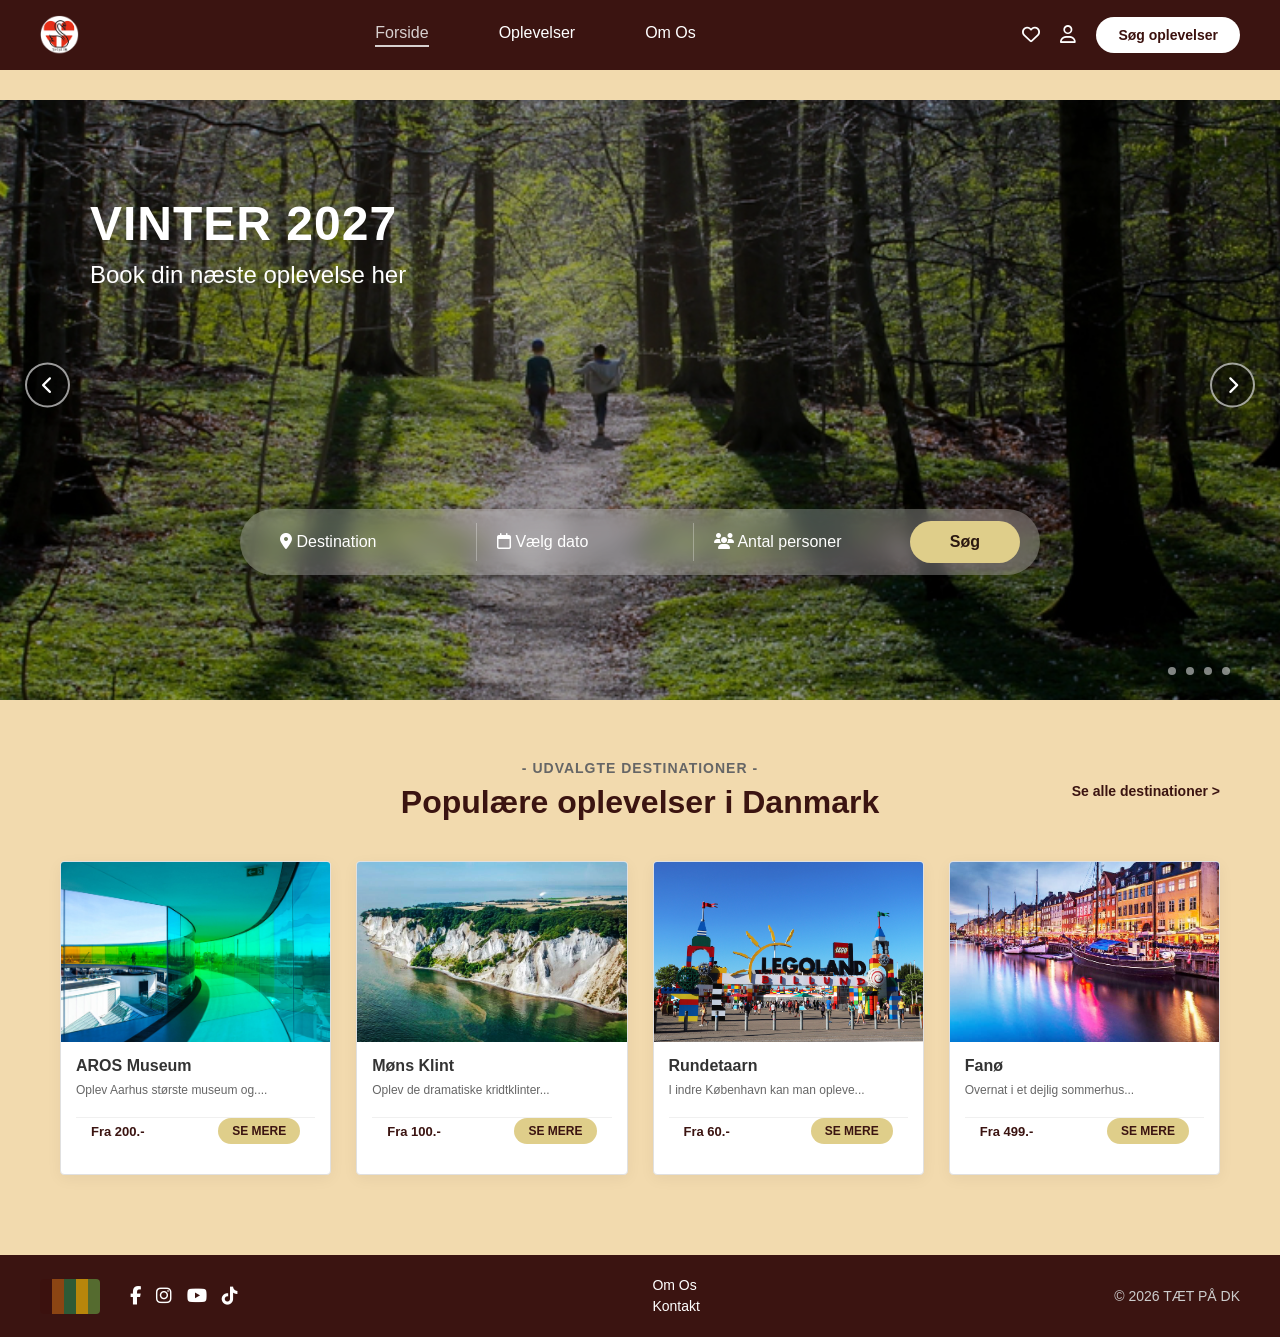
==== index.html @ b1e35dc0 "first commit" ====
<!DOCTYPE html>
<html lang="da">
<head>
    <meta charset="UTF-8">
    <meta name="viewport" content="width=device-width, initial-scale=1.0">
    <title>Tæt På Danmark</title>
    <link rel="stylesheet" href="Css/style.css">
    <!-- Social media icon - FontAwesome -->
    <link rel="stylesheet" href="https://cdnjs.cloudflare.com/ajax/libs/font-awesome/6.4.0/css/all.min.css">
</head>
<body>
    <header class="header"> <! --Navigationsmenukategorier-->
        <div class="nav-container">
            <div class="logo">
                <a href="index.html">
                    <img src="images/Logo 2.png" alt="Tæt På Danmark Logo" style="height: 40px; vertical-align: middle;">
                </a>
            </div>
            
            <nav class="nav-links"><!-- Navigatione link-->
                <a href="index.html" class="active">Forside</a>
                <a href="oplevelser.html">Oplevelser</a>
                <a href="omos.html">Om Os</a>
            </nav>
            <div class="nav-actions"><!-- hjerter og person i højre og op side icon-->
                <a href="#" class="icon-btn"><i class="fa-regular fa-heart"></i></a>
                <a href="#" class="icon-btn"><i class="fa-regular fa-user"></i></a>
                <button class="search-btn-top">Søg oplevelser</button>
            </div>
        </div>
    </header>

    <main>
        <!-- Hero Section  og slide -->
        <section class="hero">
            <img src="images/hovedbanner 3.jpg" alt="Hovedbanner" class="hero-img">
            <div class="overlay"></div>
<!-- Flash Slider-knapper -->             
    <button class="slider-arrow left" aria-label="Forrige slide">
        <i class="fa-solid fa-chevron-left"></i>
    </button>
    <button class="slider-arrow right" aria-label="Næste slide">
        <i class="fa-solid fa-chevron-right"></i>
    </button>
            <div class="hero-content">
                <h1>VINTER 2027</h1>
                <p>Book din næste oplevelse her</p>
                
                <!-- stor Søg box  til destinationer og dato og location-->
              <div class="search-bar-box">
    <!-- Destinationsfelt og location -->
    <div class="search-field">
        <i class="fa-solid fa-location-dot"></i>
        <span>Destination</span>
    </div>

    <!-- Datofelt -->
    <div class="search-field">
        <i class="fa-regular fa-calendar"></i>
        <span>Vælg dato</span>
    </div>

    <!-- Felt til antal personer med 3 personer ikon -->
    <div class="search-field">
        <i class="fa-solid fa-users"></i>
        <span>Antal personer</span>
    </div>

    <!-- Søgeknap -->
    <button class="search-submit">Søg</button>
</div>
            </div><!-- sild show circler-->
            <div class="slider-dots">
        <span class="dot" data-index="0"></span>
        <span class="dot" data-index="1"></span>
        <span class="dot" data-index="2"></span>
        <span class="dot" data-index="3"></span>
    </div>
        </section>

        <!-- Populære Destinationer -->
        <section class="destinations-section">
            <div class="section-header">
                <span class="subtitle">- UDVALGTE DESTINATIONER -</span>
                <h2>Populære oplevelser i Danmark</h2>
                <a href="#" class="see-all">Se alle destinationer ></a>
            </div>

            <!-- Oplevelser korter -->
            <div class="cards-grid">
                <!-- Første kort: AROS -->
                <div class="card">
                    <img src="images/Aarhus.jpg" alt="AROS Museum">
                    <div class="card-body">
                        <h3>AROS Museum</h3>
                        <p>Oplev Aarhus største museum og....</p>
                        <div class="card-footer">
                            <span class="price">Fra 200.-</span>
                            <button class="more-btn">SE MERE</button>
                        </div>
                    </div>
                </div>

                <!-- Andet kort: Møns Klint -->
                <div class="card">
                    <img src="images/mnstklin.jpg" alt="Møns Klint">
                    <div class="card-body">
                        <h3>Møns Klint</h3>
                        <p>Oplev de dramatiske kridtklinter...</p>
                        <div class="card-footer">
                            <span class="price">Fra 100.-</span>
                            <button class="more-btn">SE MERE</button>
                        </div>
                    </div>
                </div>

                <!-- Tredje kort: Rundetaarn -->
                <div class="card">
                    <img src="images/billund.jpg" alt="Rundetaarn">
                    <div class="card-body">
                        <h3>Rundetaarn</h3>
                        <p>I indre København kan man opleve...</p>
                        <div class="card-footer">
                            <span class="price">Fra 60.-</span>
                            <button class="more-btn">SE MERE</button>
                        </div>
                    </div>
                </div>

                <!-- Fjerde kort: Fanø -->
                <div class="card">
                    <img src="images/copenhagen.jpg" alt="Fanø">
                    <div class="card-body">
                        <h3>Fanø</h3>
                        <p>Overnat i et dejlig sommerhus...</p>
                        <div class="card-footer">
                            <span class="price">Fra 499.-</span>
                            <button class="more-btn">SE MERE</button>
                        </div>
                    </div>
                </div>
            </div>
        </section>
    </main>

    <!-- Footer -->
    <footer class="footer">
        <div class="footer-container">
            <div class="footer-left">
                <div class="footer-logo-shapes"></div>
                <div class="social-icons">
                    <i class="fa-brands fa-facebook-f"></i>
                    <i class="fa-brands fa-instagram"></i>
                    <i class="fa-brands fa-youtube"></i>
                    <i class="fa-brands fa-tiktok"></i>
                </div>
            </div>
            <div class="footer-center">
                <a href="#">Om Os<br>Kontakt</a>
            </div>
            <div class="footer-right">
                <p>&copy; 2026 TÆT PÅ DK</p>
            </div>
        </div>
    </footer>

    <script src="js/slider.js"></script>
</body>
</html>
---- Css/style.css ----
/* basic sætning */
* {
    margin: 0; /* Nulstiller standard margin for alle elementer */
    padding: 0; /* Nulstiller standard padding for alle elementer */
    box-sizing: border-box; /* Sørger for at padding og border tæller med i elementets samlede bredde og højde */
    font-family: sans-serif; /* Sætter standard skrifttype til sans-serif */
}

/* hoved farver */
body {
    background-color: #f2daae !important; /* Sætter baggrundsfarven for hele siden (overstyrer andre værdier) */
}
:root {
    --primary-dark: #3b1411; /*  / Header & Footer - Definition af primær mørk farve */
    --accent-yellow: #dfce8a; /* Knap & Highlight farver - Definition af accentgul farve */
    --text-color: #333333; /* Definition af standard tekstfarve */
}

/* --- style til (Navbar) --- */
.header {
    background-color: var(--primary-dark); /* Sætter baggrundsfarven på top-headeren */
    padding: 15px 40px;/*----- Indre afstand mellem rammer----*/ /* Sætter indre padding for headeren */
    width: 100%; /* Gør headeren fuld bredde */
}

.nav-container {
    max-width: 1200px; /* Sætter maksimal bredde for navigationsindholdet */
    margin: 0 auto; /* Centrerer navigationsbeholderen vandret */
    display: flex; /* Gør elementet til en flexbox */
    justify-content: space-between; /* Fordeler indholdet med mellemrum imellem */
    align-items: center; /* Centrerer elementerne lodret */
}

/* venstre logo */
.logo {
        color: #ffffff; /* Sætter logotekstens farve til hvid */
        font-size: 28px; /* Sætter skriftstørrelsen for logoet */
        font-weight: bold; /* Gør logoteksten fed */
}

/* links som forside og ... */
.nav-links {
    display: flex; /* Arrangerer navigationslinkene i en række */
    gap: 40px; /* Sætter afstanden mellem links */
}

.nav-links a {
    color: #ffffff; /* Sætter skriftfarven for links til hvid */
    text-decoration: none; /* Fjerner standard understregning fra links */
    font-size: 16px; /* Sætter skriftstørrelsen for links */
    font-weight: 500; /* Sætter skriftvægten (medium fed) */
    transition: opacity 0.2s; /* Tilføjer en blød overgangseffekt på gennemsigtighed */
}

.nav-links a:hover,
.nav-links a.active {
    opacity: 0.8; /* Gør linket let gennemsigtigt ved hover eller når det er aktivt */
    border-bottom: 2px solid #ffffff; /* Tilføjer en hvid underkant til aktive/hover-links */
    padding-bottom: 2px; /* Giver plads til underkanten */
}

/* search icon right */
.nav-actions {
    display: flex; /* Arrangerer søge-/handlingsknapper i en række */
    align-items: center; /* Centrerer elementerne lodret */
    gap: 20px; /* Sætter afstanden mellem elementerne */
}

.icon-btn {
    background: none; /* Fjerner baggrundsfarve fra ikon-knappen */
    border: none; /* Fjerner kantlinje */
    color: #ffffff; /* Sætter tekst-/ikonfarven til hvid */
    font-size: 18px; /* Sætter ikongestel/skriftstørrelse */
    cursor: pointer; /* Ændrer markøren til en hånd ved hover */
    text-decoration: none; /* Fjerner tekstdekoration */
}

/* search icon up (Pill shape) */
.search-btn-top {
    background-color: #ffffff; /* Sætter baggrundsfarven til hvid */
    color: #3b110e; /* Sætter tekstfarven til mørkebrun */
    border: none; /* Fjerner kantlinje */
    padding: 10px 22px; /* Sætter indre afstand (gør den pilleformet) */
    border-radius: 50px; /* Gør kanterne helt runde (pille-form) */
    font-weight: 600; /* Gør skriften semibold */
    font-size: 14px; /* Sætter skriftstørrelsen */
    cursor: pointer; /* Ændrer markøren til en hånd */
    transition: background-color 0.2s; /* Tilføjer en blød overgang ved hover */
}

.search-btn-top:hover {
    background-color: #f0f0f0; /* Ændrer baggrundsfarven en smule ved hover */
}

/* --- (Hero Section) & search box --- */
.hero {
    position: relative; /* Gør det muligt at placere børn absolutt i forhold til denne */
    width: 100%; /* Gør sektionen fuld bredde */
    height: 70vh; /* Sætter højden til 70% af skærmens højde */
    overflow: hidden; /* Skjuler indhold der flyder ud over rammen */
    display: flex; /* Gør den til en flexbox */
    align-items: center; /* Centrerer indhold lodret */
    justify-content: center; /* Centrerer indhold vandret */
    padding: 0 40px; /* Tilføjer indre afstand i siderne */
}

/* Indstil bannerbilledet inde i billedtagget */
.hero-img {
    position: absolute; /* Placerer billedet absolut bagved indholdet */
    top: 30px; /* Placerer det 30px fra toppen */
    left: 0; /* Starter helt til venstre */
    width: 100%; /* Fuld bredde */
    height: 100%; /* Fuld højde */
    object-fit: cover; /* Sørger for billedet dækker området uden at blive fordrejet */
    z-index: 1; /* Sætter lag-rekkefølgen bagerst */
}

/* Mørkt lag på bannerbillede for bedre tekstlæsbarhed */
.overlay {
    position: absolute; /* Placerer laget absolut over billedet */
    top: 30px; /* Placerer det 30px fra toppen */
    left: 0; /* Starter helt til venstre */
    width: 100%; /* Fuld bredde */
    height: 100%; /* Fuld højde */
    background-color: rgba(0, 0, 0, 0.4); /* Giver et halvtgennemsigtigt sort lag */
   z-index: 2; /* Sætter laget over billedet, men under teksten */
}

.hero-content {
    max-width: 1100px; /* Sætter maksimal bredde for hero-teksten */
    width: 100%; /* Fuld bredde indtil maks */
    position: relative; /* Placerer det relativt for z-index */
    z-index: 3; /* Sætter teksten øverst (over overlay og billede) */
    text-align: left; /* Venstrestiller teksten */
}

/* hero texts */
.hero h1 {
    color: #ffffff; /* Hvid overskriftstekst */
    font-size: 48px; /* Stor skriftstørrelse */
    font-weight: 800; /* Meget fed skrift */
    margin-bottom: 10px; /* Afstand under overskriften */
    letter-spacing: 1px; /* Let bogstavafstand */
}

.hero p {
    color: #ffffff; /* Hvid brødtekst/underoverskrift */
    font-size: 24px; /* Større skriftstørrelse */
    font-weight: 500; /* Medium fed skrift */
    margin-bottom: 40px; /* Afstand nedenunder */
}

/* big search box */
.search-bar-box {
    background: rgba(255, 255, 255, 0.25); /* Halvtransparent hvid baggrund */
    backdrop-filter: blur(10px); /* Giver en glaseffekt (blur) bagved */
    -webkit-backdrop-filter: blur(10px); /* Glas-effekt for Safari-browsere */
    border-radius: 50px; /* Runde kanter (pilleform) */
    padding: 12px 20px; /* Indre afstand */
    display: flex; /* Arrangerer søgefeltets dele på en række */
    align-items: center; /* Centrerer elementerne lodret */
    justify-content: space-between; /* Fordeler pladsen jævnt */
    max-width: 900px; /* Maksimal bredde */
    box-shadow: 0 8px 32px rgba(0, 0, 0, 0.1); /* Tilføjer en blød skygge */
    margin-top: 220px; /* Afstand fra toppen */
    margin-left: 150px; /* Margin i venstre side */
    margin-right: 150px; /* Margin i højre side */
}

.search-field {
    color: #ffffff; /* Hvid tekstfarve i søgefeltet */
    font-size: 16px; /* Skriftstørrelse */
    font-weight: 500; /* Skriftvægt */
    padding: 10px 20px; /* Indre afstand */
    flex: 1; /* Gør at feltet fylder den tilgængelige plads */
    border-right: 1px solid rgba(255, 255, 255, 0.3); /* Skillelinje mellem felterne */
    cursor: pointer; /* Ændrer markøren til en hånd */
}

.search-field:last-of-type {
    border-right: none; /* Fjerner skillelinjen på det sidste søgefelt */
}

/* knapper i stort søgefelt */
.search-submit {
    background-color: var(--accent-yellow); /* Gul baggrundsfarve fra variabler */
    color: #2b1810; /* Mørk tekstfarve */
    border: none; /* Ingen kantlinje */
    padding: 12px 40px; /* Indre afstand (knapstørrelse) */
    border-radius: 50px; /* Runde kanter */
    font-weight: 700; /* Fed skrift */
    font-size: 16px; /* Skriftstørrelse */
    cursor: pointer; /* Klikbar hånd-markør */
    transition: background-color 0.2s; /* Overgangseffekt ved hover */
}

.search-submit:hover {
    background-color: #d1be76; /* Mørkere gul farve ved hover */
}

/* --- destinationer korter --- */
.destinations-section {
    max-width: 1200px; /* Maksimal bredde for sektionen */
    margin: 60px auto; /* Centrerer sektionen med afstand op og ned */
    padding: 0 20px; /* Indre afstand i siderne */
}

/* op of korts */
.section-header {
    text-align: center; /* Centrerer overskriftens indhold */
    margin-bottom: 40px; /* Afstand under overskriften */
    position: relative; /* Gør det muligt at placere "Se alle" absolut i forhold til denne */
}

.section-header .subtitle {
    font-size: 14px; /* Lille skriftstørrelse til undertitel */
    font-weight: 600; /* Semibold skrift */
    color: #666; /* Grå tekstfarve */
    letter-spacing: 1px; /* Bogstavafstand */
    display: block; /* Viser den på sin egen linje */
    margin-bottom: 8px; /* Afstand under undertitlen */
}

.section-header h2 {
    font-size: 32px; /* Stor skriftstørrelse til overskriften */
    font-weight: 700; /* Fed skrift */
    color: var(--primary-dark); /* Mørk primærfarve */
}

/* "Si alle destinationer" */
.see-all {
    position: absolute; /* Placerer "Se alle"-linket absolut i overskriftsboksen */
    right: 0; /* Placerer det helt til højre */
    top: 50%; /* Placerer det midt på i højden */
    transform: translateY(-50%); /* Finjusterer centreringen lodret */
    color: var(--primary-dark); /* Mørk tekstfarve */
    text-decoration: none; /* Ingen standard understregning */
    font-weight: 600; /* Fed skrift */
    font-size: 14px; /* Skriftstørrelse */
}

.see-all:hover {
    text-decoration: underline; /* Understreger linket ved hover */
}

/* Arranger kortene (opstilling af 4 i træk) */
.cards-grid {
    display: grid; /* Bruger CSS Grid til kortene */
    grid-template-columns: repeat(4, 1fr); /* Opretter 4 lige store kolonner */
    gap: 25px; /* Afstand mellem kortene */
}

/* Stilér hvert kort */
.card {
    background-color: #ffffff; /* Hvid baggrund på kortene */
    border-radius: 12px; /* Runde hjørner */
    overflow: hidden; /* Skjuler elementer der stikker ud over de runde hjørner */
    box-shadow: 0 4px 15px rgba(0, 0, 0, 0.05); /* Let skyggeeffekt */
    display: flex; /* Gør kortet til en flexbox */
    flex-direction: column; /* Styrer elementerne lodret */
    transition: transform 0.2s; /* Animation ved flytning/hover */
}

.card:hover {
    transform: translateY(-5px); /* Løfter kortet let opad ved hover */
}

.card img {
    width: 100%; /* Billedet fylder kortets fulde bredde */
    height: 180px; /* Fast højde på billedet */
    object-fit: cover; /* Dækker området uden fortegning */
}

.card-body {
    padding: 20px; /* Indre afstand i kortets brødtekst-del */
    display: flex;
    flex-direction: column;
    flex-grow: 1; /* Får kroppen til at fylde den resterende plads */
}

.card-body h3 {
    font-size: 18px; /* Overskriftsstørrelse på kortet */
    font-weight: 700; /* Fed skrift */
    margin-bottom: 8px; /* Afstand under overskriften */
v    color: var(--primary-dark); /* Mørk primærfarve */
}

.card-body p {
    font-size: 14px; /* Brødtekst-størrelse */
    color: #666; /* Grå tekstfarve */
    margin-bottom: 20px; /* Afstand nedenunder */
    flex-grow: 1; /* Gør at teksten skubber bunden nedad */
}

/* Den nederste del af kortet indeholder prisen og knappen */
.card-footer {
    display: flex; /* Placerer pris og knap ved siden af hinanden */
    justify-content: space-between; /* Skyder pris til venstre og knap til højre */
    align-items: center; /* Centrerer dem lodret */
    border-top: 1px solid #f0f0f0; /* Fin linje som adskiller bunden */
    padding: 15px 20px 20px 20px; /* Indre afstand i bunden */
}

.price {
    font-weight: 700; /* Fed skrift til prisen */
    font-size: 15px; /* Skriftstørrelse */
    color: var(--primary-dark); /* Mørk farve */
}

.more-btn {
    background-color: var(--accent-yellow); /* Gul knap-baggrund */
    border: none; /* Ingen kantlinje */
    padding: 6px 14px; /* Mindre indre afstand */
    border-radius: 20px; /* Runde knap-kanter */
    font-size: 12px; /* Lille skriftstørrelse */
    font-weight: 700; /* Fed skrift */
    color: var(--primary-dark); /* Mørk tekstfarve */
    cursor: pointer; /* Klikbar hånd-markør */
    transition: background-color 0.2s; /* Overgangseffekt ved hover */
}

.more-btn:hover {
    background-color: #d1be76; /* Mørkere gul ved hover */
}

/* --- (Footer) --- */
.footer {
    background-color: var(--primary-dark); /* Mørk baggrundsfarve på footeren */
    padding: 20px 20px; /* Indre afstand */
    margin-top: 80px; /* Afstand op til footeren */
}

.footer-container {
    max-width: 1200px; /* Maksimal bredde */
    margin: 0 auto; /* Centrerer footeren */
    display: flex; /* Fleksibel opstilling */
    justify-content: space-between; /* Fordeler indholdet */
    align-items: center; /* Centrerer lodret */
}

.footer-left {
    display: flex; /* Venstre side elementer på række */
    align-items: center;
    gap: 30px; /* Afstand mellem elementer */
}

.footer-logo-shapes {
    width: 60px; /* Fast bredde på logo-formerne */
    height: 35px; /* Fast højde */
    background: linear-gradient(90deg, #3b110e 20%, #8b4513 20% 40%, #2e5a36 40% 60%, #b8860b 60% 80%, #556b2f 80%); /* Flerfarvet gradient */
    border-radius: 4px; /* Lidt afrundede hjørner */
}

.social-icons {
    display: flex; /* Sociale ikoner på en række */
    gap: 15px; /* Afstand mellem ikoner */
}

.social-icons i {
    font-size: 18px; /* Ikonstørrelse */
    color: #ffffff; /* Hvid farve */
    cursor: pointer; /* Klikbar hånd */
    transition: opacity 0.2s; /* Overgang ved gennemsigtighed */
}

.social-icons i:hover {
    opacity: 0.7; /* Gør ikonet gennemsigtigt ved hover */
}

/* Midterste del af sidefoden (link) */
.footer-center a {
    color: #ffffff; /* Hvid link-farve */
    text-decoration: none; /* Ingen understregning */
    font-size: 14px; /* Skriftstørrelse */
    text-align: center; /* Centreret tekst */
    line-height: 1.5; /* Linjeafstand */
}

.footer-center a:hover {
    text-decoration: underline; /* Understreger ved hover */
}

/* Højre side af sidefoden (ophavsret) */
.footer-right p {
    font-size: 14px; /* Skriftstørrelse */
    color: #cccccc; /* Lys grå tekstfarve */
}

/* Responsiv til mindre skærme */
@media (max-width: 992px) {
    .cards-grid {
        grid-template-columns: repeat(2, 1fr); /* Ændrer kort-grid til 2 kolonner på tablets */
    }
    .see-all {
        position: static; /* Ændrer "Se alle" fra absolut til statisk placering */
        display: block;
        margin-top: 10px;
        transform: none;
    }
}

@media (max-width: 768px) {
    .footer-container {
        flex-direction: column; /* Stabler footer-elementer lodret på små skærme */
        gap: 25px;
        text-align: center;
    }
    .footer-left {
        flex-direction: column; /* Stabler venstre footer-del lodret */
        gap: 15px;
    }
}
.slider-arrow {
    position: absolute; /* Placerer slider-pile absolut i forhold til forældreelementet */
    top: 50%; /* Placerer dem lodret i midten */
    transform: translateY(-50%); /* Finjusterer lodret centrering */
    background-color: rgba(0, 0, 0, 0.4); /* Halvtransparent sort baggrund */
    color: #ffffff; /* Hvid ikon-farve */
    border: 2px solid rgba(255, 255, 255, 0.6); /* Hvidlig kantlinje */
    width: 45px; /* Fast bredde på pil-knappen */
    height: 45px; /* Fast højde */
    border-radius: 50%; /* Gør knappen helt rund */
    display: flex;
    align-items: center;
    justify-content: center; /* Centrerer ikonet i knappen */
    cursor: pointer; /* Klikbar hånd */
    z-index: 10; /* Sørger for den er over andre elementer */
    transition: all 0.3s ease; /* Blød overgangseffekt for alle ændringer */
}

.slider-arrow:hover {
    background-color: var(--accent-yellow); /* Ændrer baggrund til gul ved hover */
    color: var(--primary-dark); /* Ændrer tekstfarve til mørk */
    border-color: var(--accent-yellow); /* Ændrer kantfarve til gul */
}

/* left slide*/
.slider-arrow.left {
    left: 25px; /* Placerer venstre pil i venstre side */
}

.slider-arrow.right {
    right: 25px; /* Placerer højre pil i højre side */
}

.slider-arrow i {
    font-size: 18px; /* Sætter størrelsen på pile-ikonet */
}
/* --- Slider Cirkler Stil (Prikker) --- */
.slider-dots {
    position: absolute; /* Placerer prikkerne absolut */
    bottom: 25px; /* Placerer dem 25px fra bunden */
    right: 50px; /* Placerer dem 50px fra højre */
    /*transform: translateX(-50%);*/ /* Udkommenteret kode til vandret centrering */
    display: flex; /* Viser prikkerne på en række */
    gap: 10px; /* Afstand mellem prikkerne */
    z-index: 10; /* Sørger for de ligger ovenpå */
}

.dot {
    width: 8px; /* Bredde på prikken */
    height: 8px; /* Højde på prikken */
    background-color: rgba(255, 255, 255, 0.5); /* Halvtransparent hvid farve */
    border-radius: 50%; /* Gør dem runde */
    cursor: pointer; /* Klikbar hånd */
    transition: all 0.3s ease; /* Blød animation */
}

.dot.active {
    background-color: #04f137; /* Grøn farve for den aktive prik */
    transform: scale(1.2); /* Gør den aktive prik 20% større */
}
* {
    box-sizing: border-box; /* Global boks-modellering (gentaget) */
    margin: 0;
    padding: 0;
    font-family: Arial, sans-serif; /* Sætter standard skrifttype til Arial */
}

body {
    background-color: #FFFDF5; /* Meget lys gul/creme baggrundsfarve */
    color: #333; /* Mørkegrå tekstfarve */
}

/* Header */
.site-header {
    background-color: #3b1411; /* Mørkebrun baggrundsfarve */
    color: white; /* Hvid tekst */
    display: flex;
    justify-content: space-between;
    align-items: center;
    padding: 15px 40px;
}

.nav-links a {
    color: white;
    text-decoration: none;
    margin-right: 30px; /* Afstand til højre for hvert link */
    font-size: 16px;
}

.nav-links a.active {
    border-bottom: 2px solid white; /* Hvid underkant på det aktive link */
    padding-bottom: 3px;
}

.header-icons .icon {
    font-size: 20px; /* Størrelse på header-ikoner */
    margin-left: 20px; /* Afstand til venstre for ikoner */
    cursor: pointer;
}

/* Main Content */
.main-content {
    max-width: 1200px; /* Maksimal bredde på hovedindholdet */
    margin: 0 auto; /* Centrerer indholdet */
    padding: 20px; /* Indre afstand */
}

.breadcrumb {
    font-size: 13px; /* Lille skriftstørrelse til brødkrummesti */
    color: #666;
    margin-bottom: 15px;
}

h1 {
    font-size: 32px;
    font-weight: bold;
    margin-bottom: 25px;
}

/* Filters Bar */
.filters-bar {
    background-color: #3b533d; /* Mørkegrøn baggrundsfarve til filter-linjen */
    padding: 15px;
    border-radius: 8px; /* Runde hjørner */
    display: flex;
    gap: 15px; /* Afstand mellem filtre */
    margin-bottom: 40px;
}

.filter-btn {
    background-color: white; /* Hvid knap-baggrund */
    border: none;
    padding: 10px 20px;
    border-radius: 20px; /* Pilleformede knapper */
    font-size: 14px;
    cursor: pointer;
    font-weight: bold;
}

.filter-btn.highlight {
    background-color: #d4b572; /* Kakigul farve til fremhævet filter */
    color: #fff; /* Hvid tekst */
}

/* Cards Grid */
.cards-grid {
    display: grid; /* Grid-layout til kort */
    grid-template-columns: repeat(4, 1fr); /* 4 kolonner */
    gap: 25px;
    margin-bottom: 50px;
}

.card {
    background: white;
    border: 1px solid #e0e0e0; /* Let grå kantlinje */
    border-radius: 4px; /* Lidt afrundede hjørner */
    overflow: hidden;
    display: flex;
    flex-direction: column;
    justify-content: space-between;
}

.card-img {
    height: 150px; /* Fast højde på kort-billedepladsen */
    width: 100%;
    display: flex;
    align-items: center;
    justify-content: center;
    color: #888;
}

.card-body {
    padding: 15px;
}

.card-body h3 {
    font-size: 16px;
    margin-bottom: 8px;
}

.card-body p {
    font-size: 12px;
    color: #666;
    margin-bottom: 20px;
}

.card-footer {
    display: flex;
    justify-content: space-between;
    align-items: center;
    padding: 0 15px 15px 15px;
}

.price {
    font-size: 13px;
    font-weight: bold;
}

.se-mere-btn {
    background-color: #e6d7b9; /* Lys beige knap-baggrund */
    color: #333;
    padding: 5px 12px;
    font-size: 11px;
    text-decoration: none;
    border-radius: 3px;
    font-weight: bold;
}

/* Footer */
.site-footer {
    background-color: #3b1411; /* Mørkebrun footer-baggrund */
    color: white;
    padding: 30px 40px;
}

.footer-content {
    display: flex;
    justify-content: space-between;
    align-items: center;
    font-size: 13px;
}



/* ================================ 
Oplevelser style
=====================================*/

/* ==========================================
             basic style
   ========================================== */
.oplevelser-section {
  background-color: #f2daae; /* Sætter baggrundsfarven for oplevelser-sektionen */
  padding: 20px 40px;
  min-height: 100vh; /* Fylder mindst hele skærmens højde */
}

.oplevelser-container {
  max-width: 1200px;
  margin: 0 auto; /* Centrerer containeren */
}

.oplevelser-section .breadcrumb {
  font-size: 14px;
  color: #3B4D3C; /* Mørkegrøn brødkrumme-farve */
  margin-bottom: 30px;
}

.oplevelser-section .breadcrumb a {
  color: #3B4D3C;
  text-decoration: none;
}

.oplevelser-section .breadcrumb a:hover {
  text-decoration: underline;
}

.oplevelser-section .oplevelser-title {
  text-align: center;
  font-size: 38px;
  font-weight: 700;
  color: #1F2E20; /* Meget mørk grøn tekstfarve */
  margin-bottom: 40px;
}


/* ==========================================
   Filter og knapper
   ========================================== */
.oplevelser-section .filters-bar {
  background-color: #3B4D3C; /* Mørkegrøn baggrund for filterbaren */
  display: flex;
  justify-content: center;
  align-items: center;
  gap: 20px;
  padding: 18px 20px;
  border-radius: 60px; /* Meget afrundede pille-kanter */
  margin-bottom: 50px;
  margin-left: 200px; /* Indrykning fra venstre */
  margin-right: 200px; /* Indrykning fra højre */
  max-width: 800px; /* Begrænser bredden */
  box-shadow: 0 4px 6px rgba(0, 0, 0, 0.05); /* Blød skygge */
}

.oplevelser-section .filter-btn {
  background-color: #FAF7EE; /* Meget lys creme-farvet baggrund */
  color: #1F2E20; /* Mørk tekst */
  border: none;
  padding: 10px 24px;
  font-size: 14px;
  font-weight: 600;
  border-radius: 30px; /* Runde knap-kanter */
  cursor: pointer;
  transition: all 0.3s ease;
}

.oplevelser-section .filter-btn:hover {
  background-color: #ffffff; /* Hvid baggrund ved hover */
  transform: translateY(-2px); /* Løfter knappen lidt op */
}

.oplevelser-section .filter-action {
  background-color: #D4A373; /* Brunlig/orange accentfarve til aktiv filterknap */
  color: #FFFFFF; /* Hvid tekst */
}

.oplevelser-section .filter-action:hover {
  background-color: #C39263; /* Mørkere brun ved hover */
}


/* ==========================================
             korte style
   ========================================== */
.oplevelser-section .cards-grid {
  display: grid; /* Grid-layout med 4 kolonner til oplevelses-kort */
  grid-template-columns: repeat(4, 1fr);
  gap: 25px;
  margin-bottom: 60px;
}

.oplevelser-section .experience-card {
  background-color: #FFFFFF; /* Hvid baggrund på oplevelses-kortet */
  border-radius: 8px;
  overflow: hidden;
  box-shadow: 0 2px 8px rgba(0, 0, 0, 0.04);
  display: flex;
  flex-direction: column;
  transition: transform 0.3s ease, box-shadow 0.3s ease;
}

.oplevelser-section .experience-card:hover {
  transform: translateY(-5px); /* Løfter kortet ved hover */
  box-shadow: 0 6px 15px rgba(0, 0, 0, 0.08); /* Kraftigere skygge ved hover */
}

.oplevelser-section .card-image-wrapper {
  width: 100%;
  height: 160px;
  overflow: hidden; /* Skjuler billedet, hvis det zoomer ud over rammen */
}

.oplevelser-section .card-image-wrapper img {
  width: 100%;
  height: 100%;
  object-fit: cover;
  transition: transform 0.4s ease; /* Animation for billed-zoom */
}

.oplevelser-section .experience-card:hover .card-image-wrapper img {
  transform: scale(1.05); /* Zoomer billedet let ind ved hover på kortet */
}

.oplevelser-section .card-content {
  padding: 16px;
  display: flex;
  flex-direction: column;
  flex-grow: 1;
}

.oplevelser-section .card-title {
  font-size: 16px;
  font-weight: 700;
  color: #1F2E20;
  margin-bottom: 8px;
}

.oplevelser-section .card-description {
  font-size: 13px;
  color: #555555;
  margin-bottom: 20px;
  flex-grow: 1;
  line-height: 1.4;
}

.oplevelser-section .card-footer {
  display: flex;
  justify-content: space-between;
  align-items: center;
  border-top: 1px solid #EEEEEE; /* Adskillelseslinje i bunden af kortet */
  padding-top: 12px;
  margin-top: auto;
}

.oplevelser-section .card-price {
  font-size: 14px;
  font-weight: 600;
  color: #1F2E20;
}

.oplevelser-section .card-btn {
  background-color: #E6DBB9; /* Lys beige knapfarve */
  color: #1F2E20;
  text-decoration: none;
  font-size: 11px;
  font-weight: 700;
  padding: 6px 12px;
  border-radius: 4px;
  transition: background-color 0.2s ease;
}

.oplevelser-section .card-btn:hover {
  background-color: #D4C8A7; /* Mørkere beige ved hover */
}


/* ==========================================
   footer
   ========================================== */
   
.site-footer {
  background-color: #2D1A15; /* Mørk brun baggrundsfarve til footeren */
  color: #FFFFFF;
  padding: 30px 40px;
  margin-top: 60px;
}

.site-footer .footer-container {
  max-width: 1200px;
  margin: 0 auto;
  display: flex;
  justify-content: space-between;
  align-items: center;
  flex-wrap: wrap; /* Gør at indholdet kan bryde linjen på små skærme */
  gap: 20px;
}
.site-footer .footer-socials a {
  color: #FFFFFF !important;
  font-size: 18px;
  text-decoration: none;
  transition: opacity 0.2s ease;
}

.site-footer .footer-socials a img {
  width: 24px;
  height: 24px;
  filter: brightness(0) invert(1); /* Gør billeder/ikoner hvide */
  transition: opacity 0.2s ease;
}

.site-footer .footer-socials a:hover img {
  opacity: 0.8; /* Let gennemsigtighed ved hover */
}

.site-footer .footer-links {
  display: flex;
  flex-direction: column;
  gap: 5px;
  text-align: center;
}

.site-footer .footer-links a {
  color: #FFFFFF;
  text-decoration: none;
  font-size: 13px;
  font-weight: 500;
}

.site-footer .footer-links a:hover {
  text-decoration: underline;
}

.site-footer .footer-branding {
  display: flex;
  align-items: center;
  gap: 25px;
}

.site-footer .copyright {
  font-size: 13px;
  color: #E0E0E0; /* Lys grå tekst */
}

.site-footer .footer-logo img {
  height: 25px;
  object-fit: contain;
}


/* ==========================================
    Responsive Web Design
   ========================================== */
@media (max-width: 1024px) {
  .oplevelser-section .cards-grid {
    grid-template-columns: repeat(2, 1fr); /* Ændrer kort-grid til 2 kolonner på skærme under 1024px */
  }
}

@media (max-width: 768px) {
  .oplevelser-section {
    padding: 15px 20px; /* Mindre padding på tablets/mobiler */
  }
  
  .oplevelser-section .filters-bar {
    flex-direction: column; /* Stabler filtrene lodret på mobil */
    border-radius: 20px;
    gap: 12px;
  }
  
  .oplevelser-section .filter-btn {
    width: 100%; /* Gør filterknapperne fuld bredde på mobil */
    text-align: center;
  }

  .site-footer .footer-container {
    flex-direction: column; /* Stabler footer-elementer lodret på mobil */
    text-align: center;
    gap: 25px;
  }
  
  .site-footer .footer-socials,
  .site-footer .footer-branding {
    justify-content: center;
  }
}

@media (max-width: 600px) {
  .oplevelser-section .cards-grid {
    grid-template-columns: 1fr; /* Viser kun 1 kolonne med kort på meget små mobilskærme */
  }
}
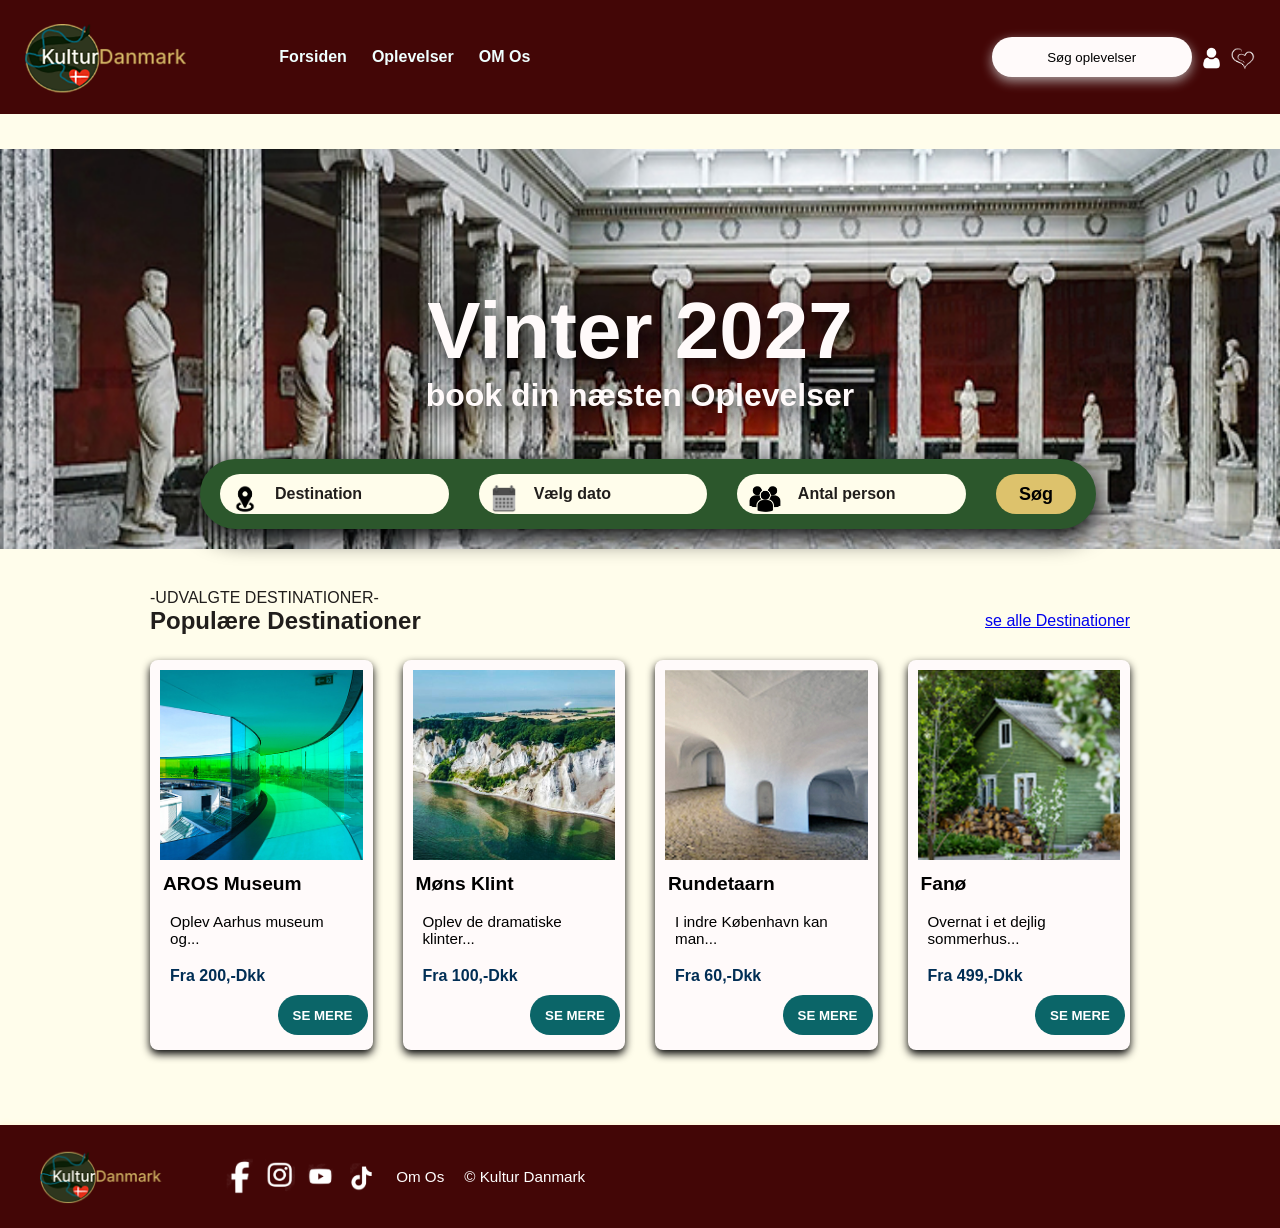
==== commit 77709964: "changes" ====
--- a/index.html
+++ b/index.html
@@ -3,167 +3,146 @@
 <head>
     <meta charset="UTF-8">
     <meta name="viewport" content="width=device-width, initial-scale=1.0">
-    <title>Tæt På Danmark</title>
+    <title>Kultur Danmark</title>
     <link rel="stylesheet" href="Css/style.css">
-    <!-- Social media icon - FontAwesome -->
-    <link rel="stylesheet" href="https://cdnjs.cloudflare.com/ajax/libs/font-awesome/6.4.0/css/all.min.css">
 </head>
 <body>
-    <header class="header"> <! --Navigationsmenukategorier-->
-        <div class="nav-container">
-            <div class="logo">
+    <header>
+          
+         
+        
+             <div class="logo">
                 <a href="index.html">
-                    <img src="images/Logo 2.png" alt="Tæt På Danmark Logo" style="height: 40px; vertical-align: middle;">
-                </a>
+                <img src="images/Logo 2.png" alt="logo"></a>
+                </div>
+             <nav>
+            <ul>
+                <li><a href="index.html">Forsiden</a></li>
+                <li><a href="oplevelser.html">Oplevelser</a></li>
+                <li><a href="omos.html">OM Os</a></li>
+            </ul> 
+             </nav> 
+             
+             <div class="nav-actions">
+                                 
+                <button class="search-btn-top">Søg oplevelser</button>
+            
+           
+         <div class="nav-actions img">
+            <img src="images/mand.png" alt="mand">
+            <img src="images/hjert.png" alt="hjert">
             </div>
-            
-            <nav class="nav-links"><!-- Navigatione link-->
-                <a href="index.html" class="active">Forside</a>
-                <a href="oplevelser.html">Oplevelser</a>
-                <a href="omos.html">Om Os</a>
-            </nav>
-            <div class="nav-actions"><!-- hjerter og person i højre og op side icon-->
-                <a href="#" class="icon-btn"><i class="fa-regular fa-heart"></i></a>
-                <a href="#" class="icon-btn"><i class="fa-regular fa-user"></i></a>
-                <button class="search-btn-top">Søg oplevelser</button>
-            </div>
-        </div>
-    </header>
+         </div>
+         
 
-    <main>
-        <!-- Hero Section  og slide -->
-        <section class="hero">
-            <img src="images/hovedbanner 3.jpg" alt="Hovedbanner" class="hero-img">
-            <div class="overlay"></div>
-<!-- Flash Slider-knapper -->             
-    <button class="slider-arrow left" aria-label="Forrige slide">
-        <i class="fa-solid fa-chevron-left"></i>
-    </button>
-    <button class="slider-arrow right" aria-label="Næste slide">
-        <i class="fa-solid fa-chevron-right"></i>
-    </button>
-            <div class="hero-content">
-                <h1>VINTER 2027</h1>
-                <p>Book din næste oplevelse her</p>
-                
-                <!-- stor Søg box  til destinationer og dato og location-->
-              <div class="search-bar-box">
-    <!-- Destinationsfelt og location -->
-    <div class="search-field">
-        <i class="fa-solid fa-location-dot"></i>
-        <span>Destination</span>
+              </header>  
+              
+              </section>
+              
+             <main>
+                <section class="banner">
+                    
+                    <div class="banner-content">
+                    <h1>Vinter 2027</h1>
+                    <p> book din næsten Oplevelser</p>
+                    </div>
+                    <img src="images/hovedbanner 4.jpg" alt="banner">
+                    
+                        </div>
+                        <div class="search-bar-box">
+                        <div class="search-field">
+                            <img src="images/location.png" alt="Destination">
+                     <span>Destination</span>
     </div>
 
-    <!-- Datofelt -->
     <div class="search-field">
-        <i class="fa-regular fa-calendar"></i>
-        <span>Vælg dato</span>
-    </div>
+        <img src="images/calender.png.png" alt="dato">
+        
+        <span> Vælg dato</span>
+         </div>
+        <div class="search-field">
+        <img src="images/mand1.png" alt="antal person">
+        <span> Antal person</span>
+        </div>
+   
+        <div class="søg">
+            <button class="search-submit">Søg</button>
 
-    <!-- Felt til antal personer med 3 personer ikon -->
-    <div class="search-field">
-        <i class="fa-solid fa-users"></i>
-        <span>Antal personer</span>
-    </div>
+        </div>
 
-    <!-- Søgeknap -->
-    <button class="search-submit">Søg</button>
-</div>
-            </div><!-- sild show circler-->
-            <div class="slider-dots">
-        <span class="dot" data-index="0"></span>
-        <span class="dot" data-index="1"></span>
-        <span class="dot" data-index="2"></span>
-        <span class="dot" data-index="3"></span>
-    </div>
-        </section>
-
-        <!-- Populære Destinationer -->
-        <section class="destinations-section">
-            <div class="section-header">
-                <span class="subtitle">- UDVALGTE DESTINATIONER -</span>
-                <h2>Populære oplevelser i Danmark</h2>
-                <a href="#" class="see-all">Se alle destinationer ></a>
-            </div>
-
-            <!-- Oplevelser korter -->
-            <div class="cards-grid">
-                <!-- Første kort: AROS -->
-                <div class="card">
+    
+                    </section>
+              
+             <section class="destinations-section">
+                <p>-UDVALGTE DESTINATIONER-</p>
+                <div class="destinations-title-row">
+                <h2>Populære Destinationer</h2>
+                <a href="#">se alle Destinationer</a>
+                </div>
+                
+                <div class="oplevelser-list">
+                    
+                    <div class="oplev">
                     <img src="images/Aarhus.jpg" alt="AROS Museum">
-                    <div class="card-body">
-                        <h3>AROS Museum</h3>
-                        <p>Oplev Aarhus største museum og....</p>
-                        <div class="card-footer">
-                            <span class="price">Fra 200.-</span>
-                            <button class="more-btn">SE MERE</button>
-                        </div>
-                    </div>
+                    <h3>AROS Museum</h3>
+                    <p>Oplev Aarhus  museum og...</p>
+                    <span class="price"> Fra 200,-Dkk</span>
+                    <button class="knap">SE MERE</button>
+                     </div>
+                           
+                     
+                    <div class="oplev">
+                    <img src="images/mnstklin.jpg" alt="Møns Klints">
+                    <h3>Møns Klint</h3>
+                    <p>Oplev de dramatiske klinter...</p>
+                     <span class="price"> Fra 100,-Dkk</span>
+                 <button class="knap">SE MERE</button>
+                     </div>
+                                 
+                      
+                    <div class="oplev">
+                    <img src="images/runderatn.jpg" alt="Billund Legoland">
+                    <h3>Rundetaarn</h3>
+                    <p> I indre København kan man...</p>
+                    <span class="price"> Fra 60,-Dkk</span>
+                    <button class="knap">SE MERE</button> 
+                     </div>
+                
+                
+                     
+                    <div class="oplev">
+                    <img src="images/fano.jpg" alt="Mønsk Klin">
+                    <h3>Fanø</h3>
+                    <p> Overnat i et dejlig sommerhus...</p>
+                    <span class="price"> Fra 499,-Dkk</span>
+                    <button class="knap">SE MERE</button>
+                     
                 </div>
-
-                <!-- Andet kort: Møns Klint -->
-                <div class="card">
-                    <img src="images/mnstklin.jpg" alt="Møns Klint">
-                    <div class="card-body">
-                        <h3>Møns Klint</h3>
-                        <p>Oplev de dramatiske kridtklinter...</p>
-                        <div class="card-footer">
-                            <span class="price">Fra 100.-</span>
-                            <button class="more-btn">SE MERE</button>
-                        </div>
-                    </div>
-                </div>
-
-                <!-- Tredje kort: Rundetaarn -->
-                <div class="card">
-                    <img src="images/billund.jpg" alt="Rundetaarn">
-                    <div class="card-body">
-                        <h3>Rundetaarn</h3>
-                        <p>I indre København kan man opleve...</p>
-                        <div class="card-footer">
-                            <span class="price">Fra 60.-</span>
-                            <button class="more-btn">SE MERE</button>
-                        </div>
-                    </div>
-                </div>
-
-                <!-- Fjerde kort: Fanø -->
-                <div class="card">
-                    <img src="images/copenhagen.jpg" alt="Fanø">
-                    <div class="card-body">
-                        <h3>Fanø</h3>
-                        <p>Overnat i et dejlig sommerhus...</p>
-                        <div class="card-footer">
-                            <span class="price">Fra 499.-</span>
-                            <button class="more-btn">SE MERE</button>
-                        </div>
-                    </div>
-                </div>
-            </div>
-        </section>
-    </main>
-
-    <!-- Footer -->
+                 </div>
+             </section> 
+               
+    
+    </main> 
     <footer class="footer">
         <div class="footer-container">
-            <div class="footer-left">
-                <div class="footer-logo-shapes"></div>
-                <div class="social-icons">
-                    <i class="fa-brands fa-facebook-f"></i>
-                    <i class="fa-brands fa-instagram"></i>
-                    <i class="fa-brands fa-youtube"></i>
-                    <i class="fa-brands fa-tiktok"></i>
-                </div>
+            <A href="index.html">
+            <img src="images/Logo 2.png" alt="logo"></A>
+        <div class="footer-logo-shaps"></div>
+        <div class="social-icons">
+            <img src="images/facebook.png" alt="facebook">
+                <img src="images/instagram.png" alt="instagram">
+                    <img src="images/youtube.png" alt="youtube">
+                        <img src="images/tiktok.png" alt="tiktok">
+             
             </div>
-            <div class="footer-center">
-                <a href="#">Om Os<br>Kontakt</a>
-            </div>
-            <div class="footer-right">
-                <p>&copy; 2026 TÆT PÅ DK</p>
-            </div>
+            <div class="footer-link">
+                <a href="omos.html">Om Os</a>
         </div>
+        <div class=foter-copy"> 
+        <p>© Kultur Danmark</p>
+        </div>
+        </div>
+        
     </footer>
-
-    <script src="js/slider.js"></script>
-</body>
+   </body>
 </html>
--- a/Css/style.css
+++ b/Css/style.css
@@ -1,933 +1,311 @@
-/* basic sætning */
-* {
-    margin: 0; /* Nulstiller standard margin for alle elementer */
-    padding: 0; /* Nulstiller standard padding for alle elementer */
-    box-sizing: border-box; /* Sørger for at padding og border tæller med i elementets samlede bredde og højde */
-    font-family: sans-serif; /* Sætter standard skrifttype til sans-serif */
-}
-
-/* hoved farver */
-body {
-    background-color: #f2daae !important; /* Sætter baggrundsfarven for hele siden (overstyrer andre værdier) */
-}
-:root {
-    --primary-dark: #3b1411; /*  / Header & Footer - Definition af primær mørk farve */
-    --accent-yellow: #dfce8a; /* Knap & Highlight farver - Definition af accentgul farve */
-    --text-color: #333333; /* Definition af standard tekstfarve */
-}
-
-/* --- style til (Navbar) --- */
-.header {
-    background-color: var(--primary-dark); /* Sætter baggrundsfarven på top-headeren */
-    padding: 15px 40px;/*----- Indre afstand mellem rammer----*/ /* Sætter indre padding for headeren */
-    width: 100%; /* Gør headeren fuld bredde */
-}
-
-.nav-container {
-    max-width: 1200px; /* Sætter maksimal bredde for navigationsindholdet */
-    margin: 0 auto; /* Centrerer navigationsbeholderen vandret */
-    display: flex; /* Gør elementet til en flexbox */
-    justify-content: space-between; /* Fordeler indholdet med mellemrum imellem */
-    align-items: center; /* Centrerer elementerne lodret */
-}
-
-/* venstre logo */
-.logo {
-        color: #ffffff; /* Sætter logotekstens farve til hvid */
-        font-size: 28px; /* Sætter skriftstørrelsen for logoet */
-        font-weight: bold; /* Gør logoteksten fed */
-}
-
-/* links som forside og ... */
-.nav-links {
-    display: flex; /* Arrangerer navigationslinkene i en række */
-    gap: 40px; /* Sætter afstanden mellem links */
-}
-
-.nav-links a {
-    color: #ffffff; /* Sætter skriftfarven for links til hvid */
-    text-decoration: none; /* Fjerner standard understregning fra links */
-    font-size: 16px; /* Sætter skriftstørrelsen for links */
-    font-weight: 500; /* Sætter skriftvægten (medium fed) */
-    transition: opacity 0.2s; /* Tilføjer en blød overgangseffekt på gennemsigtighed */
-}
-
-.nav-links a:hover,
-.nav-links a.active {
-    opacity: 0.8; /* Gør linket let gennemsigtigt ved hover eller når det er aktivt */
-    border-bottom: 2px solid #ffffff; /* Tilføjer en hvid underkant til aktive/hover-links */
-    padding-bottom: 2px; /* Giver plads til underkanten */
-}
-
-/* search icon right */
-.nav-actions {
-    display: flex; /* Arrangerer søge-/handlingsknapper i en række */
-    align-items: center; /* Centrerer elementerne lodret */
-    gap: 20px; /* Sætter afstanden mellem elementerne */
-}
-
-.icon-btn {
-    background: none; /* Fjerner baggrundsfarve fra ikon-knappen */
-    border: none; /* Fjerner kantlinje */
-    color: #ffffff; /* Sætter tekst-/ikonfarven til hvid */
-    font-size: 18px; /* Sætter ikongestel/skriftstørrelse */
-    cursor: pointer; /* Ændrer markøren til en hånd ved hover */
-    text-decoration: none; /* Fjerner tekstdekoration */
-}
-
-/* search icon up (Pill shape) */
-.search-btn-top {
-    background-color: #ffffff; /* Sætter baggrundsfarven til hvid */
-    color: #3b110e; /* Sætter tekstfarven til mørkebrun */
-    border: none; /* Fjerner kantlinje */
-    padding: 10px 22px; /* Sætter indre afstand (gør den pilleformet) */
-    border-radius: 50px; /* Gør kanterne helt runde (pille-form) */
-    font-weight: 600; /* Gør skriften semibold */
-    font-size: 14px; /* Sætter skriftstørrelsen */
-    cursor: pointer; /* Ændrer markøren til en hånd */
-    transition: background-color 0.2s; /* Tilføjer en blød overgang ved hover */
-}
-
-.search-btn-top:hover {
-    background-color: #f0f0f0; /* Ændrer baggrundsfarven en smule ved hover */
-}
-
-/* --- (Hero Section) & search box --- */
-.hero {
-    position: relative; /* Gør det muligt at placere børn absolutt i forhold til denne */
-    width: 100%; /* Gør sektionen fuld bredde */
-    height: 70vh; /* Sætter højden til 70% af skærmens højde */
-    overflow: hidden; /* Skjuler indhold der flyder ud over rammen */
-    display: flex; /* Gør den til en flexbox */
-    align-items: center; /* Centrerer indhold lodret */
-    justify-content: center; /* Centrerer indhold vandret */
-    padding: 0 40px; /* Tilføjer indre afstand i siderne */
-}
-
-/* Indstil bannerbilledet inde i billedtagget */
-.hero-img {
-    position: absolute; /* Placerer billedet absolut bagved indholdet */
-    top: 30px; /* Placerer det 30px fra toppen */
-    left: 0; /* Starter helt til venstre */
-    width: 100%; /* Fuld bredde */
-    height: 100%; /* Fuld højde */
-    object-fit: cover; /* Sørger for billedet dækker området uden at blive fordrejet */
-    z-index: 1; /* Sætter lag-rekkefølgen bagerst */
-}
-
-/* Mørkt lag på bannerbillede for bedre tekstlæsbarhed */
-.overlay {
-    position: absolute; /* Placerer laget absolut over billedet */
-    top: 30px; /* Placerer det 30px fra toppen */
-    left: 0; /* Starter helt til venstre */
-    width: 100%; /* Fuld bredde */
-    height: 100%; /* Fuld højde */
-    background-color: rgba(0, 0, 0, 0.4); /* Giver et halvtgennemsigtigt sort lag */
-   z-index: 2; /* Sætter laget over billedet, men under teksten */
-}
-
-.hero-content {
-    max-width: 1100px; /* Sætter maksimal bredde for hero-teksten */
-    width: 100%; /* Fuld bredde indtil maks */
-    position: relative; /* Placerer det relativt for z-index */
-    z-index: 3; /* Sætter teksten øverst (over overlay og billede) */
-    text-align: left; /* Venstrestiller teksten */
-}
-
-/* hero texts */
-.hero h1 {
-    color: #ffffff; /* Hvid overskriftstekst */
-    font-size: 48px; /* Stor skriftstørrelse */
-    font-weight: 800; /* Meget fed skrift */
-    margin-bottom: 10px; /* Afstand under overskriften */
-    letter-spacing: 1px; /* Let bogstavafstand */
-}
-
-.hero p {
-    color: #ffffff; /* Hvid brødtekst/underoverskrift */
-    font-size: 24px; /* Større skriftstørrelse */
-    font-weight: 500; /* Medium fed skrift */
-    margin-bottom: 40px; /* Afstand nedenunder */
-}
-
-/* big search box */
-.search-bar-box {
-    background: rgba(255, 255, 255, 0.25); /* Halvtransparent hvid baggrund */
-    backdrop-filter: blur(10px); /* Giver en glaseffekt (blur) bagved */
-    -webkit-backdrop-filter: blur(10px); /* Glas-effekt for Safari-browsere */
-    border-radius: 50px; /* Runde kanter (pilleform) */
-    padding: 12px 20px; /* Indre afstand */
-    display: flex; /* Arrangerer søgefeltets dele på en række */
-    align-items: center; /* Centrerer elementerne lodret */
-    justify-content: space-between; /* Fordeler pladsen jævnt */
-    max-width: 900px; /* Maksimal bredde */
-    box-shadow: 0 8px 32px rgba(0, 0, 0, 0.1); /* Tilføjer en blød skygge */
-    margin-top: 220px; /* Afstand fra toppen */
-    margin-left: 150px; /* Margin i venstre side */
-    margin-right: 150px; /* Margin i højre side */
-}
-
-.search-field {
-    color: #ffffff; /* Hvid tekstfarve i søgefeltet */
-    font-size: 16px; /* Skriftstørrelse */
-    font-weight: 500; /* Skriftvægt */
-    padding: 10px 20px; /* Indre afstand */
-    flex: 1; /* Gør at feltet fylder den tilgængelige plads */
-    border-right: 1px solid rgba(255, 255, 255, 0.3); /* Skillelinje mellem felterne */
-    cursor: pointer; /* Ændrer markøren til en hånd */
-}
-
-.search-field:last-of-type {
-    border-right: none; /* Fjerner skillelinjen på det sidste søgefelt */
-}
-
-/* knapper i stort søgefelt */
-.search-submit {
-    background-color: var(--accent-yellow); /* Gul baggrundsfarve fra variabler */
-    color: #2b1810; /* Mørk tekstfarve */
-    border: none; /* Ingen kantlinje */
-    padding: 12px 40px; /* Indre afstand (knapstørrelse) */
-    border-radius: 50px; /* Runde kanter */
-    font-weight: 700; /* Fed skrift */
-    font-size: 16px; /* Skriftstørrelse */
-    cursor: pointer; /* Klikbar hånd-markør */
-    transition: background-color 0.2s; /* Overgangseffekt ved hover */
-}
-
-.search-submit:hover {
-    background-color: #d1be76; /* Mørkere gul farve ved hover */
-}
-
-/* --- destinationer korter --- */
-.destinations-section {
-    max-width: 1200px; /* Maksimal bredde for sektionen */
-    margin: 60px auto; /* Centrerer sektionen med afstand op og ned */
-    padding: 0 20px; /* Indre afstand i siderne */
-}
-
-/* op of korts */
-.section-header {
-    text-align: center; /* Centrerer overskriftens indhold */
-    margin-bottom: 40px; /* Afstand under overskriften */
-    position: relative; /* Gør det muligt at placere "Se alle" absolut i forhold til denne */
-}
-
-.section-header .subtitle {
-    font-size: 14px; /* Lille skriftstørrelse til undertitel */
-    font-weight: 600; /* Semibold skrift */
-    color: #666; /* Grå tekstfarve */
-    letter-spacing: 1px; /* Bogstavafstand */
-    display: block; /* Viser den på sin egen linje */
-    margin-bottom: 8px; /* Afstand under undertitlen */
-}
-
-.section-header h2 {
-    font-size: 32px; /* Stor skriftstørrelse til overskriften */
-    font-weight: 700; /* Fed skrift */
-    color: var(--primary-dark); /* Mørk primærfarve */
-}
-
-/* "Si alle destinationer" */
-.see-all {
-    position: absolute; /* Placerer "Se alle"-linket absolut i overskriftsboksen */
-    right: 0; /* Placerer det helt til højre */
-    top: 50%; /* Placerer det midt på i højden */
-    transform: translateY(-50%); /* Finjusterer centreringen lodret */
-    color: var(--primary-dark); /* Mørk tekstfarve */
-    text-decoration: none; /* Ingen standard understregning */
-    font-weight: 600; /* Fed skrift */
-    font-size: 14px; /* Skriftstørrelse */
-}
-
-.see-all:hover {
-    text-decoration: underline; /* Understreger linket ved hover */
-}
-
-/* Arranger kortene (opstilling af 4 i træk) */
-.cards-grid {
-    display: grid; /* Bruger CSS Grid til kortene */
-    grid-template-columns: repeat(4, 1fr); /* Opretter 4 lige store kolonner */
-    gap: 25px; /* Afstand mellem kortene */
-}
-
-/* Stilér hvert kort */
-.card {
-    background-color: #ffffff; /* Hvid baggrund på kortene */
-    border-radius: 12px; /* Runde hjørner */
-    overflow: hidden; /* Skjuler elementer der stikker ud over de runde hjørner */
-    box-shadow: 0 4px 15px rgba(0, 0, 0, 0.05); /* Let skyggeeffekt */
-    display: flex; /* Gør kortet til en flexbox */
-    flex-direction: column; /* Styrer elementerne lodret */
-    transition: transform 0.2s; /* Animation ved flytning/hover */
-}
-
-.card:hover {
-    transform: translateY(-5px); /* Løfter kortet let opad ved hover */
-}
-
-.card img {
-    width: 100%; /* Billedet fylder kortets fulde bredde */
-    height: 180px; /* Fast højde på billedet */
-    object-fit: cover; /* Dækker området uden fortegning */
-}
-
-.card-body {
-    padding: 20px; /* Indre afstand i kortets brødtekst-del */
-    display: flex;
-    flex-direction: column;
-    flex-grow: 1; /* Får kroppen til at fylde den resterende plads */
-}
-
-.card-body h3 {
-    font-size: 18px; /* Overskriftsstørrelse på kortet */
-    font-weight: 700; /* Fed skrift */
-    margin-bottom: 8px; /* Afstand under overskriften */
-v    color: var(--primary-dark); /* Mørk primærfarve */
-}
-
-.card-body p {
-    font-size: 14px; /* Brødtekst-størrelse */
-    color: #666; /* Grå tekstfarve */
-    margin-bottom: 20px; /* Afstand nedenunder */
-    flex-grow: 1; /* Gør at teksten skubber bunden nedad */
-}
-
-/* Den nederste del af kortet indeholder prisen og knappen */
-.card-footer {
-    display: flex; /* Placerer pris og knap ved siden af hinanden */
-    justify-content: space-between; /* Skyder pris til venstre og knap til højre */
-    align-items: center; /* Centrerer dem lodret */
-    border-top: 1px solid #f0f0f0; /* Fin linje som adskiller bunden */
-    padding: 15px 20px 20px 20px; /* Indre afstand i bunden */
-}
-
-.price {
-    font-weight: 700; /* Fed skrift til prisen */
-    font-size: 15px; /* Skriftstørrelse */
-    color: var(--primary-dark); /* Mørk farve */
-}
-
-.more-btn {
-    background-color: var(--accent-yellow); /* Gul knap-baggrund */
-    border: none; /* Ingen kantlinje */
-    padding: 6px 14px; /* Mindre indre afstand */
-    border-radius: 20px; /* Runde knap-kanter */
-    font-size: 12px; /* Lille skriftstørrelse */
-    font-weight: 700; /* Fed skrift */
-    color: var(--primary-dark); /* Mørk tekstfarve */
-    cursor: pointer; /* Klikbar hånd-markør */
-    transition: background-color 0.2s; /* Overgangseffekt ved hover */
-}
-
-.more-btn:hover {
-    background-color: #d1be76; /* Mørkere gul ved hover */
-}
-
-/* --- (Footer) --- */
-.footer {
-    background-color: var(--primary-dark); /* Mørk baggrundsfarve på footeren */
-    padding: 20px 20px; /* Indre afstand */
-    margin-top: 80px; /* Afstand op til footeren */
-}
-
-.footer-container {
-    max-width: 1200px; /* Maksimal bredde */
-    margin: 0 auto; /* Centrerer footeren */
-    display: flex; /* Fleksibel opstilling */
-    justify-content: space-between; /* Fordeler indholdet */
-    align-items: center; /* Centrerer lodret */
-}
-
-.footer-left {
-    display: flex; /* Venstre side elementer på række */
-    align-items: center;
-    gap: 30px; /* Afstand mellem elementer */
-}
-
-.footer-logo-shapes {
-    width: 60px; /* Fast bredde på logo-formerne */
-    height: 35px; /* Fast højde */
-    background: linear-gradient(90deg, #3b110e 20%, #8b4513 20% 40%, #2e5a36 40% 60%, #b8860b 60% 80%, #556b2f 80%); /* Flerfarvet gradient */
-    border-radius: 4px; /* Lidt afrundede hjørner */
-}
-
-.social-icons {
-    display: flex; /* Sociale ikoner på en række */
-    gap: 15px; /* Afstand mellem ikoner */
-}
-
-.social-icons i {
-    font-size: 18px; /* Ikonstørrelse */
-    color: #ffffff; /* Hvid farve */
-    cursor: pointer; /* Klikbar hånd */
-    transition: opacity 0.2s; /* Overgang ved gennemsigtighed */
-}
-
-.social-icons i:hover {
-    opacity: 0.7; /* Gør ikonet gennemsigtigt ved hover */
-}
-
-/* Midterste del af sidefoden (link) */
-.footer-center a {
-    color: #ffffff; /* Hvid link-farve */
-    text-decoration: none; /* Ingen understregning */
-    font-size: 14px; /* Skriftstørrelse */
-    text-align: center; /* Centreret tekst */
-    line-height: 1.5; /* Linjeafstand */
-}
-
-.footer-center a:hover {
-    text-decoration: underline; /* Understreger ved hover */
-}
-
-/* Højre side af sidefoden (ophavsret) */
-.footer-right p {
-    font-size: 14px; /* Skriftstørrelse */
-    color: #cccccc; /* Lys grå tekstfarve */
-}
-
-/* Responsiv til mindre skærme */
-@media (max-width: 992px) {
-    .cards-grid {
-        grid-template-columns: repeat(2, 1fr); /* Ændrer kort-grid til 2 kolonner på tablets */
-    }
-    .see-all {
-        position: static; /* Ændrer "Se alle" fra absolut til statisk placering */
-        display: block;
-        margin-top: 10px;
-        transform: none;
-    }
-}
-
-@media (max-width: 768px) {
-    .footer-container {
-        flex-direction: column; /* Stabler footer-elementer lodret på små skærme */
-        gap: 25px;
-        text-align: center;
-    }
-    .footer-left {
-        flex-direction: column; /* Stabler venstre footer-del lodret */
-        gap: 15px;
-    }
-}
-.slider-arrow {
-    position: absolute; /* Placerer slider-pile absolut i forhold til forældreelementet */
-    top: 50%; /* Placerer dem lodret i midten */
-    transform: translateY(-50%); /* Finjusterer lodret centrering */
-    background-color: rgba(0, 0, 0, 0.4); /* Halvtransparent sort baggrund */
-    color: #ffffff; /* Hvid ikon-farve */
-    border: 2px solid rgba(255, 255, 255, 0.6); /* Hvidlig kantlinje */
-    width: 45px; /* Fast bredde på pil-knappen */
-    height: 45px; /* Fast højde */
-    border-radius: 50%; /* Gør knappen helt rund */
-    display: flex;
-    align-items: center;
-    justify-content: center; /* Centrerer ikonet i knappen */
-    cursor: pointer; /* Klikbar hånd */
-    z-index: 10; /* Sørger for den er over andre elementer */
-    transition: all 0.3s ease; /* Blød overgangseffekt for alle ændringer */
-}
-
-.slider-arrow:hover {
-    background-color: var(--accent-yellow); /* Ændrer baggrund til gul ved hover */
-    color: var(--primary-dark); /* Ændrer tekstfarve til mørk */
-    border-color: var(--accent-yellow); /* Ændrer kantfarve til gul */
-}
-
-/* left slide*/
-.slider-arrow.left {
-    left: 25px; /* Placerer venstre pil i venstre side */
-}
-
-.slider-arrow.right {
-    right: 25px; /* Placerer højre pil i højre side */
-}
-
-.slider-arrow i {
-    font-size: 18px; /* Sætter størrelsen på pile-ikonet */
-}
-/* --- Slider Cirkler Stil (Prikker) --- */
-.slider-dots {
-    position: absolute; /* Placerer prikkerne absolut */
-    bottom: 25px; /* Placerer dem 25px fra bunden */
-    right: 50px; /* Placerer dem 50px fra højre */
-    /*transform: translateX(-50%);*/ /* Udkommenteret kode til vandret centrering */
-    display: flex; /* Viser prikkerne på en række */
-    gap: 10px; /* Afstand mellem prikkerne */
-    z-index: 10; /* Sørger for de ligger ovenpå */
-}
-
-.dot {
-    width: 8px; /* Bredde på prikken */
-    height: 8px; /* Højde på prikken */
-    background-color: rgba(255, 255, 255, 0.5); /* Halvtransparent hvid farve */
-    border-radius: 50%; /* Gør dem runde */
-    cursor: pointer; /* Klikbar hånd */
-    transition: all 0.3s ease; /* Blød animation */
-}
-
-.dot.active {
-    background-color: #04f137; /* Grøn farve for den aktive prik */
-    transform: scale(1.2); /* Gør den aktive prik 20% større */
-}
-* {
-    box-sizing: border-box; /* Global boks-modellering (gentaget) */
+*{
     margin: 0;
     padding: 0;
-    font-family: Arial, sans-serif; /* Sætter standard skrifttype til Arial */
-}
-
-body {
-    background-color: #FFFDF5; /* Meget lys gul/creme baggrundsfarve */
-    color: #333; /* Mørkegrå tekstfarve */
-}
-
-/* Header */
-.site-header {
-    background-color: #3b1411; /* Mørkebrun baggrundsfarve */
-    color: white; /* Hvid tekst */
-    display: flex;
+    box-sizing: border-box;
+     font-family: inter, sans-serif;
+}
+body{
+       background-color: #FFFDEB;
+    color: #211e1c;
+    }
+    
+header{
+      
     justify-content: space-between;
-    align-items: center;
-    padding: 15px 40px;
-}
-
-.nav-links a {
+    width:100%;
+      display: flex;
+    align-items: center;
+      padding: 15px 25px;
+      
+    background-color: #430606;
+    
+    
+ 
+   }
+   
+   .logo img{
+          
+      height: 80px; 
+     width: auto;
+    
+   }
+   
+ ul{
+           list-style: none;
+        display: flex;
+      gap: 25px;
+     color: #fffcfc;
+    font-weight: bolder;
+ padding-right: 400px;
+    
+}
+   li a{
+    text-decoration: none;
+          
+    color: azure;
+    font-weight: bold;
+
+}
+.nav-actions search{
+    position: absolute;
+    height: 15px;
+    margin-right: 100px;
+    
+    
+ }
+.nav-actions {
+
+    display: flex;
+    color: #f4f0f0;
+  align-items: center;
+        
+    height: 80px;
+    border-radius: 50px;
+     
+
+}
+
+.nav-actions img{
+    height: 25px;
+    gap: 15px;
+    padding-left: 10px;
+}
+.search-btn-top{
+  color: #000;
+    background-color: #fffafa;
+    
+    border-radius: 50px;
+      width: 200px;
+      height: 40px;
+      box-shadow: 0 4px 12px rgb(172, 159, 159);
+      float: right;
+      border: none;
+}
+
+.banner{
+    position: relative;
+    width: 100%;
+    height: 400px;
+ }
+.banner img{
+    width: 100%;
+    height: 100%;
+ margin-top: 35px;
+    
+    display: block;
+}
+.banner-content{
+    position: absolute;
+    top: 50%;
+    left: 50%;
+    transform: translate(-50%, -50%);
+    text-align: center;
+    color: #fffafa;
+    
+    width: 100%;
+}
+.banner-content h1{
+     
+    font-size: 5rem;
+    font-weight: bold;
+    text-shadow: 0 8px 25px rgb(0, 0, 0);
+     
+}
+.banner-content p{
+    font-size: 2rem;
+   
+}
+
+.search-bar-box{
+    position: absolute;
+     justify-content: space-between;
+     
+    background-color: #2c572c;
+    padding: 15px 20px;
+    border-radius: 50px;
+      width: 70%;
+    align-items: center;
+    display: flex;
+    gap: 30px;
+    bottom: 20px;
+    font-weight: bolder;
+    box-shadow: 0 8px 25px rgb(0, 0, 0);
+    
+    margin-left: 200px;
+    justify-content: space-around;
+        
+    
+   
+  }
+
+   
+  .search-field{
+    position: relative;
+    height: 40px;
+       
+       display: flex;
+       flex: 1;
+       justify-content: flex-start;
+    align-items: center;
+    padding: 5px 10px;
+    border-radius: 50px;
+    background-color: #FFFDEB;
+   
+    align-items: center;
+    gap: 15px;
+    box-shadow: 0 4 8px #000;
+    
+        
+  }
+ 
+   .search-bar-box img{
+    position: relative;
+    display:25px;
+    width: auto;
+    margin-bottom: 25px;
+   
+    
+  }
+   
+
+.search-bar-box .search-submit{
+    height: 40px;
+    width: 80px;
+    background-color: #ddc26c;
+    border-radius: 50px;
+    font-size: large;
+    font-weight: bolder;
+    border: none;
+}
+.search-submit:hover {
+    background-color: #479247;  
+}
+.banner-content p{
+   
+    font-weight: bolder;
+    text-shadow: 0 8px 25px rgb(0, 0, 0);
+
+}
+.destinations-section{
+    padding: 40px 150px 40px;
+   width: 100%;
+    
+   }
+   
+ 
+.destinations-title-row{
+    display: flex;
+    justify-content:space-between;
+    align-items: center;
+    margin-bottom: 25px;
+   
+    
+   
+}
+.oplevelser-list{
+    display: flex;
+    justify-content: center;
+    gap: 30px;
+}
+.oplev{
+    border: #fffafa;
+    border-radius: 8px;
+    overflow: hidden;
+    width: 260px;
+    height: 390px;
+    box-shadow: 0 4px 8px #000;
+    transition: 0.3s ease;
+    background-color: #fffafa;
+    padding: 5px 5px;
+}
+ 
+.oplev img{
+    width: 100%;
+    height: 200px;
+    object-fit: cover;
+    display: block;
+    padding: 5px 5px;
+}
+
+.oplev h3{
+    font-size: 1.2rem;
+    color: #000;
+    padding: 8px 8px;
+}
+.oplev p{
+    font-size: 0.95rem;
+    color: #000;
+    padding: 10px 15px;
+}
+ 
+.oplev:hover{
+    transform: translateY(-5px);
+}
+.oplev .price{
+   display: flex;
+    font-weight: bold;
+    color: rgb(1, 46, 85);
+    padding: 10px 15px;
+}
+.knap{
+    display: block;
+    width: 90px;
+    height: 40px;
+    background-color: rgb(11, 101, 104);
     color: white;
+    border: none;
+    border-radius: 20px;
+    font-weight: bolder;
+    text-align: center;
+    float: right;
+    
+}
+
+.knap:hover{
+    background-color: #0d3602;
+}
+
+footer{
+    background-color: #430606;
+    color: #ffffff;
+    text-align: center;
+    padding: 20px;
+     margin-top: 35px;
+     font-size: 0.95rem;
+     box-shadow: 0 -2px 5px cornsilk;
+}
+.footer-container{
+    width: 100%;
+    padding: 0 20px;
+    display: flex;
+  align-items: center;
+    gap: 20px;
+
+}
+.footer-container img{
+    height: 60px; 
+     width: auto;
+     object-fit: contain;
+
+}
+.social-icons{
+        color: #fffafa;
+    display: flex;
+    font-size: 1.2rem;
+    gap: 10px;
+
+    
+}
+.social-icons img{
+    height: 40px;
+    
+}
+ 
+.footer-link a{
+    color: #fffcfc;
+    font-weight: 200;
     text-decoration: none;
-    margin-right: 30px; /* Afstand til højre for hvert link */
-    font-size: 16px;
-}
-
-.nav-links a.active {
-    border-bottom: 2px solid white; /* Hvid underkant på det aktive link */
-    padding-bottom: 3px;
-}
-
-.header-icons .icon {
-    font-size: 20px; /* Størrelse på header-ikoner */
-    margin-left: 20px; /* Afstand til venstre for ikoner */
-    cursor: pointer;
-}
-
-/* Main Content */
-.main-content {
-    max-width: 1200px; /* Maksimal bredde på hovedindholdet */
-    margin: 0 auto; /* Centrerer indholdet */
-    padding: 20px; /* Indre afstand */
-}
-
-.breadcrumb {
-    font-size: 13px; /* Lille skriftstørrelse til brødkrummesti */
-    color: #666;
-    margin-bottom: 15px;
-}
-
-h1 {
-    font-size: 32px;
-    font-weight: bold;
-    margin-bottom: 25px;
-}
-
-/* Filters Bar */
-.filters-bar {
-    background-color: #3b533d; /* Mørkegrøn baggrundsfarve til filter-linjen */
-    padding: 15px;
-    border-radius: 8px; /* Runde hjørner */
-    display: flex;
-    gap: 15px; /* Afstand mellem filtre */
-    margin-bottom: 40px;
-}
-
-.filter-btn {
-    background-color: white; /* Hvid knap-baggrund */
-    border: none;
-    padding: 10px 20px;
-    border-radius: 20px; /* Pilleformede knapper */
-    font-size: 14px;
-    cursor: pointer;
-    font-weight: bold;
-}
-
-.filter-btn.highlight {
-    background-color: #d4b572; /* Kakigul farve til fremhævet filter */
-    color: #fff; /* Hvid tekst */
-}
-
-/* Cards Grid */
-.cards-grid {
-    display: grid; /* Grid-layout til kort */
-    grid-template-columns: repeat(4, 1fr); /* 4 kolonner */
-    gap: 25px;
-    margin-bottom: 50px;
-}
-
-.card {
-    background: white;
-    border: 1px solid #e0e0e0; /* Let grå kantlinje */
-    border-radius: 4px; /* Lidt afrundede hjørner */
-    overflow: hidden;
-    display: flex;
-    flex-direction: column;
-    justify-content: space-between;
-}
-
-.card-img {
-    height: 150px; /* Fast højde på kort-billedepladsen */
-    width: 100%;
-    display: flex;
-    align-items: center;
-    justify-content: center;
-    color: #888;
-}
-
-.card-body {
-    padding: 15px;
-}
-
-.card-body h3 {
-    font-size: 16px;
-    margin-bottom: 8px;
-}
-
-.card-body p {
-    font-size: 12px;
-    color: #666;
-    margin-bottom: 20px;
-}
-
-.card-footer {
-    display: flex;
-    justify-content: space-between;
-    align-items: center;
-    padding: 0 15px 15px 15px;
-}
-
-.price {
-    font-size: 13px;
-    font-weight: bold;
-}
-
-.se-mere-btn {
-    background-color: #e6d7b9; /* Lys beige knap-baggrund */
-    color: #333;
-    padding: 5px 12px;
-    font-size: 11px;
-    text-decoration: none;
-    border-radius: 3px;
-    font-weight: bold;
-}
-
-/* Footer */
-.site-footer {
-    background-color: #3b1411; /* Mørkebrun footer-baggrund */
-    color: white;
-    padding: 30px 40px;
-}
-
-.footer-content {
-    display: flex;
-    justify-content: space-between;
-    align-items: center;
-    font-size: 13px;
-}
-
-
-
-/* ================================ 
-Oplevelser style
-=====================================*/
-
-/* ==========================================
-             basic style
-   ========================================== */
-.oplevelser-section {
-  background-color: #f2daae; /* Sætter baggrundsfarven for oplevelser-sektionen */
-  padding: 20px 40px;
-  min-height: 100vh; /* Fylder mindst hele skærmens højde */
-}
-
-.oplevelser-container {
-  max-width: 1200px;
-  margin: 0 auto; /* Centrerer containeren */
-}
-
-.oplevelser-section .breadcrumb {
-  font-size: 14px;
-  color: #3B4D3C; /* Mørkegrøn brødkrumme-farve */
-  margin-bottom: 30px;
-}
-
-.oplevelser-section .breadcrumb a {
-  color: #3B4D3C;
-  text-decoration: none;
-}
-
-.oplevelser-section .breadcrumb a:hover {
-  text-decoration: underline;
-}
-
-.oplevelser-section .oplevelser-title {
-  text-align: center;
-  font-size: 38px;
-  font-weight: 700;
-  color: #1F2E20; /* Meget mørk grøn tekstfarve */
-  margin-bottom: 40px;
-}
-
-
-/* ==========================================
-   Filter og knapper
-   ========================================== */
-.oplevelser-section .filters-bar {
-  background-color: #3B4D3C; /* Mørkegrøn baggrund for filterbaren */
-  display: flex;
-  justify-content: center;
-  align-items: center;
-  gap: 20px;
-  padding: 18px 20px;
-  border-radius: 60px; /* Meget afrundede pille-kanter */
-  margin-bottom: 50px;
-  margin-left: 200px; /* Indrykning fra venstre */
-  margin-right: 200px; /* Indrykning fra højre */
-  max-width: 800px; /* Begrænser bredden */
-  box-shadow: 0 4px 6px rgba(0, 0, 0, 0.05); /* Blød skygge */
-}
-
-.oplevelser-section .filter-btn {
-  background-color: #FAF7EE; /* Meget lys creme-farvet baggrund */
-  color: #1F2E20; /* Mørk tekst */
-  border: none;
-  padding: 10px 24px;
-  font-size: 14px;
-  font-weight: 600;
-  border-radius: 30px; /* Runde knap-kanter */
-  cursor: pointer;
-  transition: all 0.3s ease;
-}
-
-.oplevelser-section .filter-btn:hover {
-  background-color: #ffffff; /* Hvid baggrund ved hover */
-  transform: translateY(-2px); /* Løfter knappen lidt op */
-}
-
-.oplevelser-section .filter-action {
-  background-color: #D4A373; /* Brunlig/orange accentfarve til aktiv filterknap */
-  color: #FFFFFF; /* Hvid tekst */
-}
-
-.oplevelser-section .filter-action:hover {
-  background-color: #C39263; /* Mørkere brun ved hover */
-}
-
-
-/* ==========================================
-             korte style
-   ========================================== */
-.oplevelser-section .cards-grid {
-  display: grid; /* Grid-layout med 4 kolonner til oplevelses-kort */
-  grid-template-columns: repeat(4, 1fr);
-  gap: 25px;
-  margin-bottom: 60px;
-}
-
-.oplevelser-section .experience-card {
-  background-color: #FFFFFF; /* Hvid baggrund på oplevelses-kortet */
-  border-radius: 8px;
-  overflow: hidden;
-  box-shadow: 0 2px 8px rgba(0, 0, 0, 0.04);
-  display: flex;
-  flex-direction: column;
-  transition: transform 0.3s ease, box-shadow 0.3s ease;
-}
-
-.oplevelser-section .experience-card:hover {
-  transform: translateY(-5px); /* Løfter kortet ved hover */
-  box-shadow: 0 6px 15px rgba(0, 0, 0, 0.08); /* Kraftigere skygge ved hover */
-}
-
-.oplevelser-section .card-image-wrapper {
-  width: 100%;
-  height: 160px;
-  overflow: hidden; /* Skjuler billedet, hvis det zoomer ud over rammen */
-}
-
-.oplevelser-section .card-image-wrapper img {
-  width: 100%;
-  height: 100%;
-  object-fit: cover;
-  transition: transform 0.4s ease; /* Animation for billed-zoom */
-}
-
-.oplevelser-section .experience-card:hover .card-image-wrapper img {
-  transform: scale(1.05); /* Zoomer billedet let ind ved hover på kortet */
-}
-
-.oplevelser-section .card-content {
-  padding: 16px;
-  display: flex;
-  flex-direction: column;
-  flex-grow: 1;
-}
-
-.oplevelser-section .card-title {
-  font-size: 16px;
-  font-weight: 700;
-  color: #1F2E20;
-  margin-bottom: 8px;
-}
-
-.oplevelser-section .card-description {
-  font-size: 13px;
-  color: #555555;
-  margin-bottom: 20px;
-  flex-grow: 1;
-  line-height: 1.4;
-}
-
-.oplevelser-section .card-footer {
-  display: flex;
-  justify-content: space-between;
-  align-items: center;
-  border-top: 1px solid #EEEEEE; /* Adskillelseslinje i bunden af kortet */
-  padding-top: 12px;
-  margin-top: auto;
-}
-
-.oplevelser-section .card-price {
-  font-size: 14px;
-  font-weight: 600;
-  color: #1F2E20;
-}
-
-.oplevelser-section .card-btn {
-  background-color: #E6DBB9; /* Lys beige knapfarve */
-  color: #1F2E20;
-  text-decoration: none;
-  font-size: 11px;
-  font-weight: 700;
-  padding: 6px 12px;
-  border-radius: 4px;
-  transition: background-color 0.2s ease;
-}
-
-.oplevelser-section .card-btn:hover {
-  background-color: #D4C8A7; /* Mørkere beige ved hover */
-}
-
-
-/* ==========================================
-   footer
-   ========================================== */
-   
-.site-footer {
-  background-color: #2D1A15; /* Mørk brun baggrundsfarve til footeren */
-  color: #FFFFFF;
-  padding: 30px 40px;
-  margin-top: 60px;
-}
-
-.site-footer .footer-container {
-  max-width: 1200px;
-  margin: 0 auto;
-  display: flex;
-  justify-content: space-between;
-  align-items: center;
-  flex-wrap: wrap; /* Gør at indholdet kan bryde linjen på små skærme */
-  gap: 20px;
-}
-.site-footer .footer-socials a {
-  color: #FFFFFF !important;
-  font-size: 18px;
-  text-decoration: none;
-  transition: opacity 0.2s ease;
-}
-
-.site-footer .footer-socials a img {
-  width: 24px;
-  height: 24px;
-  filter: brightness(0) invert(1); /* Gør billeder/ikoner hvide */
-  transition: opacity 0.2s ease;
-}
-
-.site-footer .footer-socials a:hover img {
-  opacity: 0.8; /* Let gennemsigtighed ved hover */
-}
-
-.site-footer .footer-links {
-  display: flex;
-  flex-direction: column;
-  gap: 5px;
-  text-align: center;
-}
-
-.site-footer .footer-links a {
-  color: #FFFFFF;
-  text-decoration: none;
-  font-size: 13px;
-  font-weight: 500;
-}
-
-.site-footer .footer-links a:hover {
-  text-decoration: underline;
-}
-
-.site-footer .footer-branding {
-  display: flex;
-  align-items: center;
-  gap: 25px;
-}
-
-.site-footer .copyright {
-  font-size: 13px;
-  color: #E0E0E0; /* Lys grå tekst */
-}
-
-.site-footer .footer-logo img {
-  height: 25px;
-  object-fit: contain;
-}
-
-
-/* ==========================================
-    Responsive Web Design
-   ========================================== */
-@media (max-width: 1024px) {
-  .oplevelser-section .cards-grid {
-    grid-template-columns: repeat(2, 1fr); /* Ændrer kort-grid til 2 kolonner på skærme under 1024px */
-  }
-}
-
-@media (max-width: 768px) {
-  .oplevelser-section {
-    padding: 15px 20px; /* Mindre padding på tablets/mobiler */
-  }
-  
-  .oplevelser-section .filters-bar {
-    flex-direction: column; /* Stabler filtrene lodret på mobil */
-    border-radius: 20px;
-    gap: 12px;
-  }
-  
-  .oplevelser-section .filter-btn {
-    width: 100%; /* Gør filterknapperne fuld bredde på mobil */
-    text-align: center;
-  }
-
-  .site-footer .footer-container {
-    flex-direction: column; /* Stabler footer-elementer lodret på mobil */
-    text-align: center;
-    gap: 25px;
-  }
-  
-  .site-footer .footer-socials,
-  .site-footer .footer-branding {
-    justify-content: center;
-  }
-}
-
-@media (max-width: 600px) {
-  .oplevelser-section .cards-grid {
-    grid-template-columns: 1fr; /* Viser kun 1 kolonne med kort på meget små mobilskærme */
-  }
+}
+.footer-copy{
+    color: #ffffff;
 }
